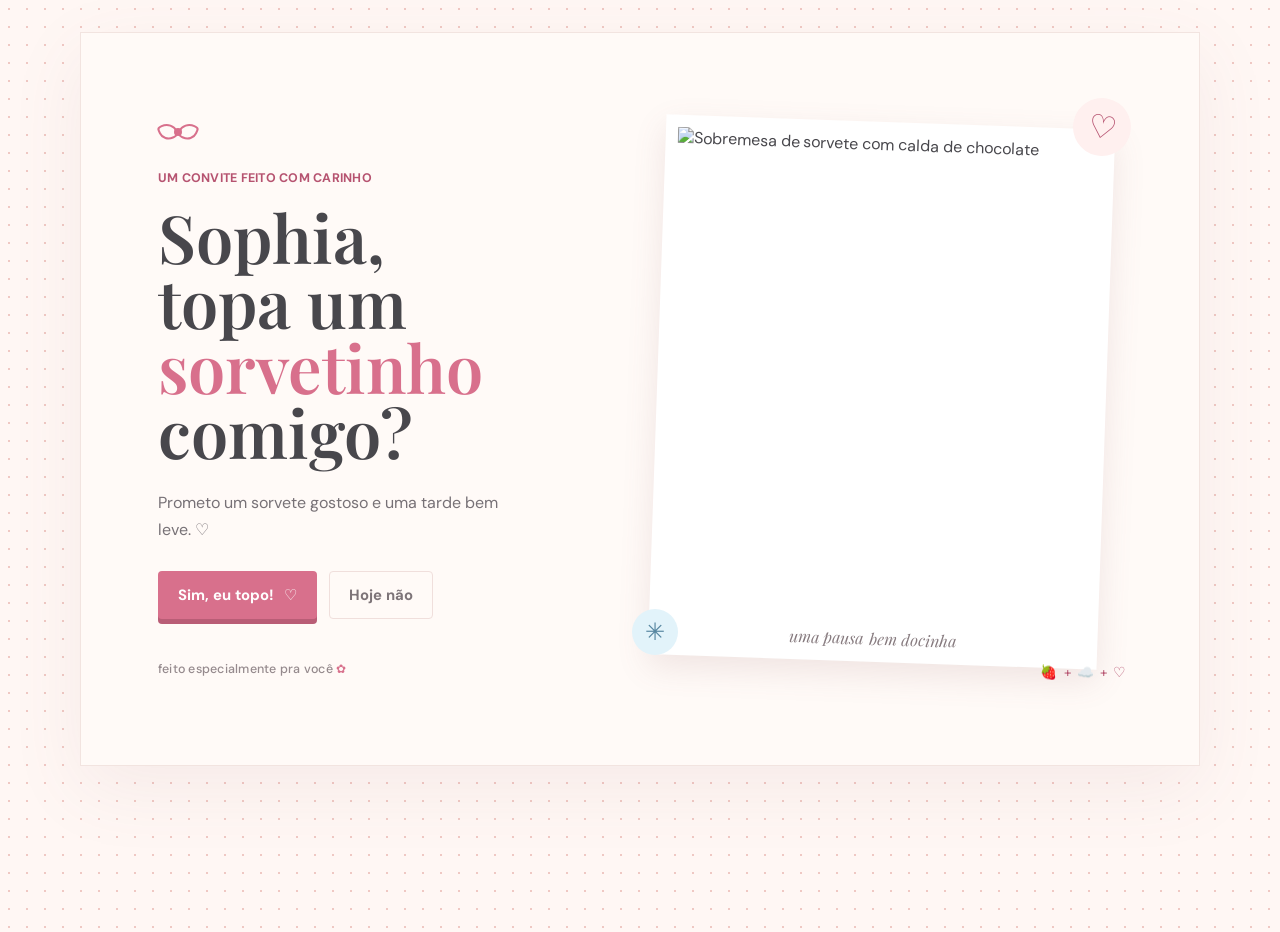
==== index.html @ eb279e0d "convite-v1" ====
<!doctype html>
<html lang="pt-BR">
	<head>
		<meta charset="utf-8">
		<meta name="viewport" content="width=device-width, initial-scale=1">
		<meta name="theme-color" content="#fff7f4">
		<meta name="description" content="Um convite especial para a Sophia.">
		<title>Um convite para Sophia</title>
		<link rel="preconnect" href="https://fonts.googleapis.com">
		<link rel="preconnect" href="https://fonts.gstatic.com" crossorigin>
		<link href="https://fonts.googleapis.com/css2?family=DM+Sans:wght@400;500;600;700&family=Playfair+Display:wght@600;700&display=swap" rel="stylesheet">
		<link rel="stylesheet" href="style.css">
		<script src="script.js" defer></script>
	</head>
	<body class="invite-page">
		<main class="invite-layout" id="invite">
			<section class="invite-copy" aria-labelledby="invite-title">
				<div class="tiny-bow" aria-hidden="true"><span></span><span></span><i></i></div>
				<p class="eyebrow">um convite feito com carinho</p>
				<h1 id="invite-title">Sophia,<br>topa um<br><span>sorvetinho</span><br>comigo?</h1>
				<p class="invite-note">Prometo um sorvete gostoso e uma tarde bem leve. ♡</p>
				<div class="invite-actions">
					<a class="button button-primary" href="agenda.html">Sim, eu topo! <span aria-hidden="true">♡</span></a>
					<button class="button button-quiet" id="no-thanks" type="button">Hoje não</button>
				</div>
				<p class="no-response" id="no-response" aria-live="polite" hidden>Sem problema, de verdade. Obrigado por responder com carinho ♡</p>
				<p class="signature">feito especialmente pra você <span aria-hidden="true">✿</span></p>
			</section>

			<section class="invite-art" aria-label="Sobremesa de sorvete com calda de chocolate">
				<div class="art-sticker sticker-heart" aria-hidden="true">♡</div>
				<div class="art-sticker sticker-sparkle" aria-hidden="true">✳</div>
				<div class="photo-frame">
					  <img src="https://images.unsplash.com/photo-1563805042-7684c019e1cb?auto=format&fit=crop&w=1100&q=85" alt="Sobremesa de sorvete com calda de chocolate" fetchpriority="high">
					<div class="photo-caption"><span>uma pausa</span><span>bem docinha</span></div>
				</div>
				<div class="cloud cloud-one" aria-hidden="true"></div>
				<div class="cloud cloud-two" aria-hidden="true"></div>
				<p class="art-note">🍓 + ☁️ + ♡</p>
			</section>
		</main>
	</body>
</html>
---- style.css ----
:root {
	color-scheme: light;
	--ink: #48474c;
	--muted: #8a8284;
	--pink: #d8708c;
	--pink-dark: #b65370;
	--pink-pale: #fff0ef;
	--blue: #b9dff0;
	--paper: #fffaf7;
	--line: #f0dfdc;
	font-family: "DM Sans", sans-serif;
	font-synthesis: none;
	text-rendering: optimizeLegibility;
}

* { box-sizing: border-box; }

body {
	min-width: 320px;
	min-height: 100vh;
	margin: 0;
	color: var(--ink);
	background-color: #fff7f4;
	background-image: radial-gradient(#efc8c3 0.75px, transparent 0.75px);
	background-size: 18px 18px;
}

button, input { font: inherit; }
button, a { -webkit-tap-highlight-color: transparent; }

.invite-layout {
	width: min(1120px, calc(100% - 64px));
	min-height: min(700px, calc(100vh - 64px));
	margin: 32px auto;
	padding: clamp(32px, 6vw, 78px);
	display: grid;
	grid-template-columns: 0.9fr 1.1fr;
	align-items: center;
	gap: clamp(28px, 7vw, 92px);
	overflow: hidden;
	position: relative;
	background: var(--paper);
	border: 1px solid #f2e4e0;
	box-shadow: 0 22px 70px #8e596014;
}

.invite-copy { position: relative; z-index: 1; }
.tiny-bow { width: 40px; height: 25px; position: relative; margin-bottom: 24px; }
.tiny-bow span { position: absolute; top: 2px; width: 18px; height: 17px; border: 2px solid var(--pink); border-radius: 80% 25% 70% 35%; transform: rotate(25deg); }
.tiny-bow span:first-child { left: 1px; transform: rotate(-25deg) scaleX(-1); }
.tiny-bow span:nth-child(2) { right: 1px; }
.tiny-bow i { position: absolute; width: 8px; height: 8px; left: 16px; top: 7px; border-radius: 50%; background: var(--pink); }
.eyebrow, .signature { color: var(--pink-dark); font-size: 0.78rem; font-weight: 700; letter-spacing: 0.02em; }
.eyebrow { margin: 0 0 18px; text-transform: uppercase; }
h1, h2 { font-family: "Playfair Display", Georgia, serif; }
.invite-copy h1 { margin: 0; font-size: clamp(3rem, 5.2vw, 5.2rem); line-height: 0.98; font-weight: 600; }
.invite-copy h1 span { color: var(--pink); }
.invite-note { max-width: 350px; margin: 24px 0 28px; color: #777176; font-size: 1rem; line-height: 1.7; }
.invite-actions { display: flex; align-items: center; flex-wrap: wrap; gap: 12px; }
.button { min-height: 48px; padding: 0 19px; display: inline-flex; justify-content: center; align-items: center; gap: 10px; border: 1px solid transparent; border-radius: 4px; text-decoration: none; font-size: 0.93rem; font-weight: 700; cursor: pointer; transition: transform 160ms ease, background-color 160ms ease; }
.button:hover { transform: translateY(-2px); }
.button:focus-visible, input:focus-visible + label { outline: 3px solid #83b7d1; outline-offset: 3px; }
.button-primary { color: white; background: var(--pink); box-shadow: 0 5px 0 #b95d76; }
.button-primary:hover { background: var(--pink-dark); }
.button-quiet { color: #7d7478; background: transparent; border-color: var(--line); }
.button-quiet:hover { background: #fff1ef; }
.button:disabled { opacity: 0.65; cursor: wait; transform: none; }
.no-response { max-width: 340px; color: var(--pink-dark); font-size: 0.9rem; line-height: 1.6; }
.signature { margin: 42px 0 0; color: #958a8d; font-weight: 500; text-transform: lowercase; }
.signature span { color: var(--pink); }

.invite-art { position: relative; min-width: 0; padding: 12px 16px 26px; }
.photo-frame { position: relative; padding: 12px 12px 48px; background: white; box-shadow: 0 12px 32px #8e596022; transform: rotate(2deg); }
.photo-frame img { display: block; width: 100%; height: clamp(320px, 42vw, 480px); object-fit: cover; }
.photo-caption { position: absolute; inset: auto 0 0; height: 48px; display: flex; justify-content: center; align-items: center; gap: 6px; color: #877b7f; font-family: "Playfair Display", Georgia, serif; font-size: 1rem; font-style: italic; }
.art-sticker { position: absolute; z-index: 2; display: grid; place-items: center; }
.sticker-heart { top: -12px; right: -9px; width: 58px; height: 58px; border-radius: 50%; color: var(--pink-dark); background: #fff0ef; font-size: 2rem; transform: rotate(12deg); }
.sticker-sparkle { left: -9px; bottom: 33px; width: 46px; height: 46px; border-radius: 50%; color: #5686a0; background: #e2f3fa; font-size: 1.5rem; }
.cloud { position: absolute; z-index: -1; width: 115px; height: 38px; border-radius: 30px; background: var(--blue); opacity: 0.66; }
.cloud::before, .cloud::after { content: ""; position: absolute; bottom: 10px; border-radius: 50%; background: inherit; }
.cloud::before { left: 19px; width: 42px; height: 42px; }
.cloud::after { right: 14px; width: 32px; height: 32px; }
.cloud-one { top: 18px; left: -28px; }
.cloud-two { right: -30px; bottom: 12px; transform: scale(0.78); }
.art-note { position: absolute; right: -5px; bottom: -7px; color: var(--pink-dark); font-size: 0.85rem; letter-spacing: 0.08em; }

.schedule-page { padding: 28px 18px 48px; }
.schedule-shell { width: min(680px, 100%); margin: 0 auto; }
.back-link { display: inline-block; margin: 0 0 22px; color: var(--pink-dark); font-size: 0.9rem; text-decoration: none; }
.schedule-panel { padding: clamp(24px, 6vw, 54px); background: var(--paper); border: 1px solid #f2e4e0; box-shadow: 0 18px 60px #8e596014; }
.schedule-panel h1 { margin: 0; font-size: clamp(2.4rem, 8vw, 3.8rem); line-height: 1.06; }
.schedule-intro { margin: 14px 0 30px; color: #777176; line-height: 1.6; }
.form-field { margin: 26px 0; }
.form-field > label, .form-field legend { display: block; margin-bottom: 11px; color: var(--ink); font-size: 0.95rem; font-weight: 700; }
.form-field input[type="date"] { width: 100%; min-height: 50px; padding: 0 13px; color: var(--ink); background: white; border: 1px solid #dfd1cf; border-radius: 3px; }
fieldset.form-field { padding: 0; border: 0; }
.time-options { display: grid; grid-template-columns: repeat(2, minmax(0, 1fr)); gap: 9px; }
.time-option { position: relative; }
.time-option input { position: absolute; width: 1px; height: 1px; opacity: 0; }
.time-option label { min-height: 47px; padding: 10px 12px; display: flex; align-items: center; color: #655f63; background: white; border: 1px solid #e8d9d7; border-radius: 3px; font-size: 0.9rem; cursor: pointer; transition: border-color 150ms ease, background-color 150ms ease; }
.time-option input:checked + label { color: var(--pink-dark); background: #fff0ef; border-color: var(--pink); }
.time-option input:focus-visible + label { outline: 3px solid #83b7d1; outline-offset: 2px; }
.time-option:last-child { grid-column: 1 / -1; }
.schedule-submit { width: 100%; margin-top: 5px; }
.share-note { margin: 16px 0 0; color: var(--muted); font-size: 0.82rem; line-height: 1.55; }
.share-status { min-height: 1.2em; margin: 12px 0 0; color: var(--pink-dark); font-size: 0.88rem; line-height: 1.5; }

@media (max-width: 760px) {
	.invite-layout { width: min(520px, calc(100% - 24px)); min-height: 0; margin: 12px auto; padding: 34px clamp(22px, 7vw, 38px) 26px; grid-template-columns: 1fr; gap: 20px; }
	.tiny-bow { margin-bottom: 16px; }
	.invite-copy h1 { font-size: clamp(3.1rem, 13vw, 4.4rem); }
	.invite-note { margin: 17px 0 21px; }
	.signature { margin-top: 25px; }
	.invite-art { width: min(100%, 390px); margin: 0 auto; padding: 8px 13px 20px; }
	.photo-frame img { height: clamp(235px, 70vw, 340px); }
	.sticker-heart { width: 48px; height: 48px; font-size: 1.7rem; }
	.sticker-sparkle { width: 40px; height: 40px; }
}

@media (max-width: 420px) {
	.invite-actions { align-items: stretch; flex-direction: column; }
	.invite-actions .button { width: 100%; }
	.time-options { grid-template-columns: 1fr; }
	.time-option:last-child { grid-column: auto; }
}

@media (prefers-reduced-motion: reduce) {
	*, *::before, *::after { scroll-behavior: auto !important; transition-duration: 0.01ms !important; }
}
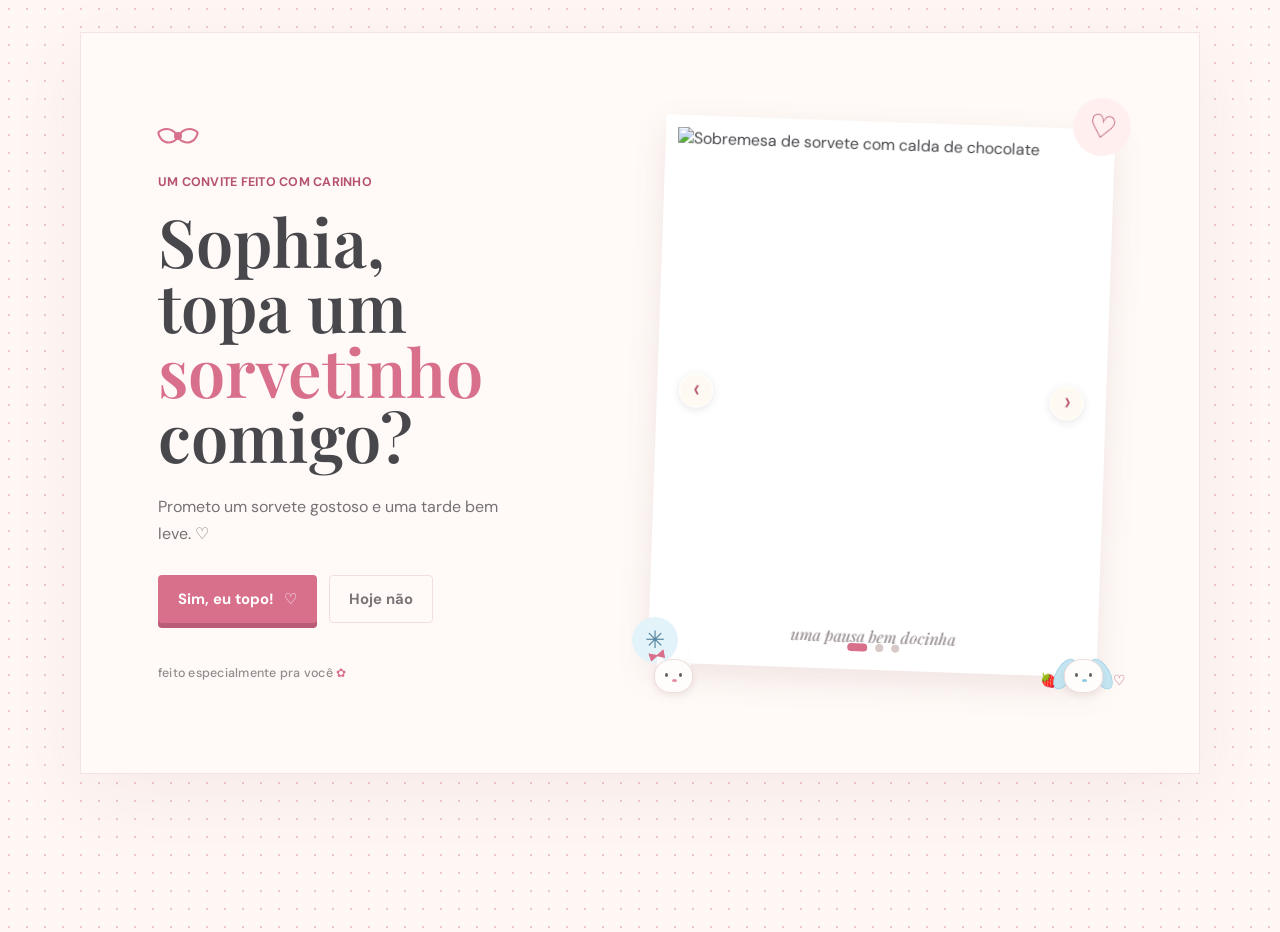
==== commit 9231a6f4: "convite-v2 (add algumas coisas)" ====
--- a/index.html
+++ b/index.html
@@ -27,12 +27,40 @@
 				<p class="signature">feito especialmente pra você <span aria-hidden="true">✿</span></p>
 			</section>
 
-			<section class="invite-art" aria-label="Sobremesa de sorvete com calda de chocolate">
+			<section class="invite-art" aria-label="Fotos de sorvetes e ilustrações fofas">
 				<div class="art-sticker sticker-heart" aria-hidden="true">♡</div>
 				<div class="art-sticker sticker-sparkle" aria-hidden="true">✳</div>
-				<div class="photo-frame">
-					  <img src="https://images.unsplash.com/photo-1563805042-7684c019e1cb?auto=format&fit=crop&w=1100&q=85" alt="Sobremesa de sorvete com calda de chocolate" fetchpriority="high">
-					<div class="photo-caption"><span>uma pausa</span><span>bem docinha</span></div>
+				<div class="photo-frame" id="ice-cream-carousel" role="region" aria-roledescription="carrossel" aria-label="Fotos de sorvete">
+					<div class="carousel-slides">
+						<figure class="carousel-slide is-active" aria-hidden="false" aria-label="1 de 3">
+							<img src="https://images.unsplash.com/photo-1563805042-7684c019e1cb?auto=format&fit=crop&w=1100&q=85" alt="Sobremesa de sorvete com calda de chocolate" fetchpriority="high">
+							<figcaption class="photo-caption">uma pausa bem docinha</figcaption>
+						</figure>
+						<figure class="carousel-slide" aria-hidden="true" aria-label="2 de 3">
+							<img src="https://images.unsplash.com/photo-1488900128323-21503983a07e?auto=format&fit=crop&w=1100&q=85" alt="Picolés de frutas vermelhas">
+							<figcaption class="photo-caption">um sabor pra cada vontade</figcaption>
+						</figure>
+						<figure class="carousel-slide" aria-hidden="true" aria-label="3 de 3">
+							<img src="https://images.unsplash.com/photo-1497034825429-c343d7c6a68f?auto=format&fit=crop&w=1100&q=85" alt="Sorvete servido em casquinha">
+							<figcaption class="photo-caption">o passeio perfeito ♡</figcaption>
+						</figure>
+					</div>
+					<button class="carousel-arrow carousel-prev" type="button" aria-label="Foto anterior">‹</button>
+					<button class="carousel-arrow carousel-next" type="button" aria-label="Próxima foto">›</button>
+					<div class="carousel-dots" aria-label="Escolher foto">
+						<button type="button" class="carousel-dot is-active" aria-label="Mostrar foto 1" aria-pressed="true"></button>
+						<button type="button" class="carousel-dot" aria-label="Mostrar foto 2" aria-pressed="false"></button>
+						<button type="button" class="carousel-dot" aria-label="Mostrar foto 3" aria-pressed="false"></button>
+					</div>
+				</div>
+				<div class="mascot mascot-kitty" aria-hidden="true">
+					<span class="mascot-ear mascot-ear-left"></span><span class="mascot-ear mascot-ear-right"></span>
+					<span class="mascot-bow"></span>
+					<span class="mascot-face"><i></i><i></i><b></b></span>
+				</div>
+				<div class="mascot mascot-puppy" aria-hidden="true">
+					<span class="puppy-ear puppy-ear-left"></span><span class="puppy-ear puppy-ear-right"></span>
+					<span class="mascot-face"><i></i><i></i><b></b></span>
 				</div>
 				<div class="cloud cloud-one" aria-hidden="true"></div>
 				<div class="cloud cloud-two" aria-hidden="true"></div>
--- a/style.css
+++ b/style.css
@@ -70,9 +70,20 @@
 .signature span { color: var(--pink); }
 
 .invite-art { position: relative; min-width: 0; padding: 12px 16px 26px; }
-.photo-frame { position: relative; padding: 12px 12px 48px; background: white; box-shadow: 0 12px 32px #8e596022; transform: rotate(2deg); }
+.photo-frame { position: relative; padding: 12px; background: white; box-shadow: 0 12px 32px #8e596022; transform: rotate(2deg); }
+.carousel-slides { position: relative; }
+.carousel-slide { display: none; margin: 0; }
+.carousel-slide.is-active { display: block; animation: photo-arrive 320ms ease both; }
 .photo-frame img { display: block; width: 100%; height: clamp(320px, 42vw, 480px); object-fit: cover; }
-.photo-caption { position: absolute; inset: auto 0 0; height: 48px; display: flex; justify-content: center; align-items: center; gap: 6px; color: #877b7f; font-family: "Playfair Display", Georgia, serif; font-size: 1rem; font-style: italic; }
+.photo-caption { min-height: 44px; display: flex; justify-content: center; align-items: center; color: #877b7f; font-family: "Playfair Display", Georgia, serif; font-size: 1rem; font-style: italic; text-align: center; }
+.carousel-arrow { position: absolute; z-index: 2; top: 47%; width: 34px; height: 34px; display: grid; place-items: center; padding: 0 0 3px; color: var(--pink-dark); background: #fffaf1eF; border: 1px solid #fff; border-radius: 50%; box-shadow: 0 2px 8px #48383920; font-size: 1.65rem; line-height: 1; cursor: pointer; transition: transform 160ms ease, background-color 160ms ease; }
+.carousel-arrow:hover { background: white; transform: scale(1.08); }
+.carousel-arrow:focus-visible, .carousel-dot:focus-visible { outline: 3px solid #83b7d1; outline-offset: 3px; }
+.carousel-prev { left: 22px; }
+.carousel-next { right: 22px; }
+.carousel-dots { position: absolute; z-index: 2; right: 0; bottom: 18px; left: 0; display: flex; justify-content: center; gap: 8px; }
+.carousel-dot { width: 8px; height: 8px; padding: 0; background: #d7c9c7; border: 0; border-radius: 50%; cursor: pointer; transition: width 160ms ease, background-color 160ms ease; }
+.carousel-dot.is-active { width: 20px; background: var(--pink); border-radius: 5px; }
 .art-sticker { position: absolute; z-index: 2; display: grid; place-items: center; }
 .sticker-heart { top: -12px; right: -9px; width: 58px; height: 58px; border-radius: 50%; color: var(--pink-dark); background: #fff0ef; font-size: 2rem; transform: rotate(12deg); }
 .sticker-sparkle { left: -9px; bottom: 33px; width: 46px; height: 46px; border-radius: 50%; color: #5686a0; background: #e2f3fa; font-size: 1.5rem; }
@@ -83,6 +94,25 @@
 .cloud-one { top: 18px; left: -28px; }
 .cloud-two { right: -30px; bottom: 12px; transform: scale(0.78); }
 .art-note { position: absolute; right: -5px; bottom: -7px; color: var(--pink-dark); font-size: 0.85rem; letter-spacing: 0.08em; }
+.mascot { position: absolute; z-index: 3; bottom: 3px; width: 48px; height: 42px; animation: mascot-bob 3.8s ease-in-out infinite; }
+.mascot-kitty { left: 8px; }
+.mascot-puppy { right: 15px; animation-delay: -1.9s; }
+.mascot-face { position: absolute; z-index: 1; left: 5px; bottom: 0; width: 39px; height: 34px; background: #fffdfb; border: 1px solid #edddda; border-radius: 47% 47% 44% 44%; box-shadow: 0 3px 7px #67464b1a; }
+.mascot-ear { position: absolute; top: 1px; width: 15px; height: 20px; background: #fffdfb; border: 1px solid #edddda; clip-path: polygon(50% 0, 100% 100%, 0 100%); }
+.mascot-ear-left { left: 4px; transform: rotate(-15deg); }
+.mascot-ear-right { right: 3px; transform: rotate(15deg); }
+.mascot-face i { position: absolute; top: 13px; width: 3px; height: 4px; background: #655c60; border-radius: 50%; }
+.mascot-face i:first-child { left: 10px; }
+.mascot-face i:nth-child(2) { right: 10px; }
+.mascot-face b { position: absolute; top: 19px; left: 17px; width: 5px; height: 3px; background: #e88da0; border-radius: 50%; }
+.mascot-bow { position: absolute; z-index: 2; top: 0; left: 0; width: 16px; height: 9px; background: var(--pink); clip-path: polygon(50% 45%, 0 0, 5% 100%, 50% 60%, 95% 100%, 100% 0); transform: rotate(-15deg); }
+.puppy-ear { position: absolute; top: 6px; width: 17px; height: 34px; background: #c4e6f2; border: 1px solid #a8d4e6; border-radius: 50%; }
+.puppy-ear-left { left: -3px; transform: rotate(30deg); }
+.puppy-ear-right { right: -3px; transform: rotate(-30deg); }
+.mascot-puppy .mascot-face { left: 5px; width: 39px; height: 34px; }
+.mascot-puppy .mascot-face b { background: #8cc9df; }
+@keyframes mascot-bob { 0%, 100% { translate: 0 0; } 50% { translate: 0 -4px; } }
+@keyframes photo-arrive { from { opacity: 0.72; } to { opacity: 1; } }
 
 .schedule-page { padding: 28px 18px 48px; }
 .schedule-shell { width: min(680px, 100%); margin: 0 auto; }
@@ -115,6 +145,7 @@
 	.photo-frame img { height: clamp(235px, 70vw, 340px); }
 	.sticker-heart { width: 48px; height: 48px; font-size: 1.7rem; }
 	.sticker-sparkle { width: 40px; height: 40px; }
+	.mascot { bottom: 1px; }
 }
 
 @media (max-width: 420px) {
@@ -126,4 +157,5 @@
 
 @media (prefers-reduced-motion: reduce) {
 	*, *::before, *::after { scroll-behavior: auto !important; transition-duration: 0.01ms !important; }
+	.mascot, .carousel-slide.is-active { animation: none; }
 }
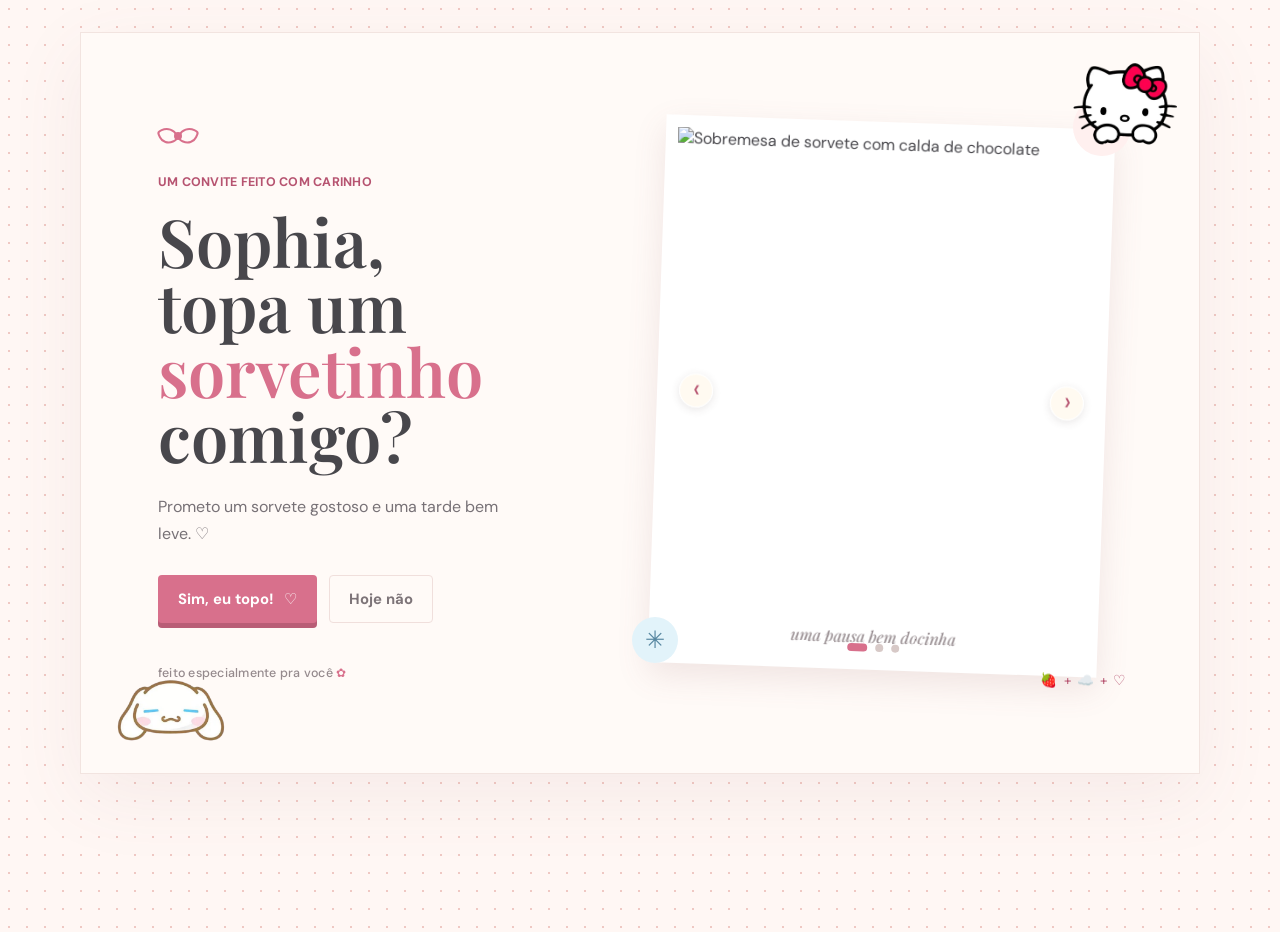
==== commit eb85eab1: "Agora com as imagens do Cinnamoroll e da Hello Kitty (ambas girando para esquerda e direita)" ====
--- a/index.html
+++ b/index.html
@@ -53,19 +53,12 @@
 						<button type="button" class="carousel-dot" aria-label="Mostrar foto 3" aria-pressed="false"></button>
 					</div>
 				</div>
-				<div class="mascot mascot-kitty" aria-hidden="true">
-					<span class="mascot-ear mascot-ear-left"></span><span class="mascot-ear mascot-ear-right"></span>
-					<span class="mascot-bow"></span>
-					<span class="mascot-face"><i></i><i></i><b></b></span>
-				</div>
-				<div class="mascot mascot-puppy" aria-hidden="true">
-					<span class="puppy-ear puppy-ear-left"></span><span class="puppy-ear puppy-ear-right"></span>
-					<span class="mascot-face"><i></i><i></i><b></b></span>
-				</div>
 				<div class="cloud cloud-one" aria-hidden="true"></div>
 				<div class="cloud cloud-two" aria-hidden="true"></div>
 				<p class="art-note">🍓 + ☁️ + ♡</p>
 			</section>
+			<img class="mascot mascot-kitty" src="IMG/HelloKitty-png.png" alt="" aria-hidden="true">
+			<img class="mascot mascot-puppy" src="IMG/Cinnamoroll-png.png" alt="" aria-hidden="true">
 		</main>
 	</body>
 </html>
--- a/style.css
+++ b/style.css
@@ -94,24 +94,10 @@
 .cloud-one { top: 18px; left: -28px; }
 .cloud-two { right: -30px; bottom: 12px; transform: scale(0.78); }
 .art-note { position: absolute; right: -5px; bottom: -7px; color: var(--pink-dark); font-size: 0.85rem; letter-spacing: 0.08em; }
-.mascot { position: absolute; z-index: 3; bottom: 3px; width: 48px; height: 42px; animation: mascot-bob 3.8s ease-in-out infinite; }
-.mascot-kitty { left: 8px; }
-.mascot-puppy { right: 15px; animation-delay: -1.9s; }
-.mascot-face { position: absolute; z-index: 1; left: 5px; bottom: 0; width: 39px; height: 34px; background: #fffdfb; border: 1px solid #edddda; border-radius: 47% 47% 44% 44%; box-shadow: 0 3px 7px #67464b1a; }
-.mascot-ear { position: absolute; top: 1px; width: 15px; height: 20px; background: #fffdfb; border: 1px solid #edddda; clip-path: polygon(50% 0, 100% 100%, 0 100%); }
-.mascot-ear-left { left: 4px; transform: rotate(-15deg); }
-.mascot-ear-right { right: 3px; transform: rotate(15deg); }
-.mascot-face i { position: absolute; top: 13px; width: 3px; height: 4px; background: #655c60; border-radius: 50%; }
-.mascot-face i:first-child { left: 10px; }
-.mascot-face i:nth-child(2) { right: 10px; }
-.mascot-face b { position: absolute; top: 19px; left: 17px; width: 5px; height: 3px; background: #e88da0; border-radius: 50%; }
-.mascot-bow { position: absolute; z-index: 2; top: 0; left: 0; width: 16px; height: 9px; background: var(--pink); clip-path: polygon(50% 45%, 0 0, 5% 100%, 50% 60%, 95% 100%, 100% 0); transform: rotate(-15deg); }
-.puppy-ear { position: absolute; top: 6px; width: 17px; height: 34px; background: #c4e6f2; border: 1px solid #a8d4e6; border-radius: 50%; }
-.puppy-ear-left { left: -3px; transform: rotate(30deg); }
-.puppy-ear-right { right: -3px; transform: rotate(-30deg); }
-.mascot-puppy .mascot-face { left: 5px; width: 39px; height: 34px; }
-.mascot-puppy .mascot-face b { background: #8cc9df; }
-@keyframes mascot-bob { 0%, 100% { translate: 0 0; } 50% { translate: 0 -4px; } }
+.mascot { position: absolute; z-index: 3; display: block; height: auto; transform-origin: 50% 50%; animation: mascot-sway 3.6s ease-in-out infinite; pointer-events: none; }
+.mascot-kitty { top: 18px; right: 22px; width: clamp(72px, 9vw, 104px); }
+.mascot-puppy { bottom: 14px; left: 18px; width: clamp(104px, 13vw, 144px); animation-delay: -1.8s; }
+@keyframes mascot-sway { 0%, 100% { transform: rotate(-5deg); } 50% { transform: rotate(5deg); } }
 @keyframes photo-arrive { from { opacity: 0.72; } to { opacity: 1; } }
 
 .schedule-page { padding: 28px 18px 48px; }
@@ -145,7 +131,8 @@
 	.photo-frame img { height: clamp(235px, 70vw, 340px); }
 	.sticker-heart { width: 48px; height: 48px; font-size: 1.7rem; }
 	.sticker-sparkle { width: 40px; height: 40px; }
-	.mascot { bottom: 1px; }
+	.mascot-kitty { top: 12px; right: 12px; width: 68px; }
+	.mascot-puppy { bottom: 10px; left: 10px; width: 98px; }
 }
 
 @media (max-width: 420px) {
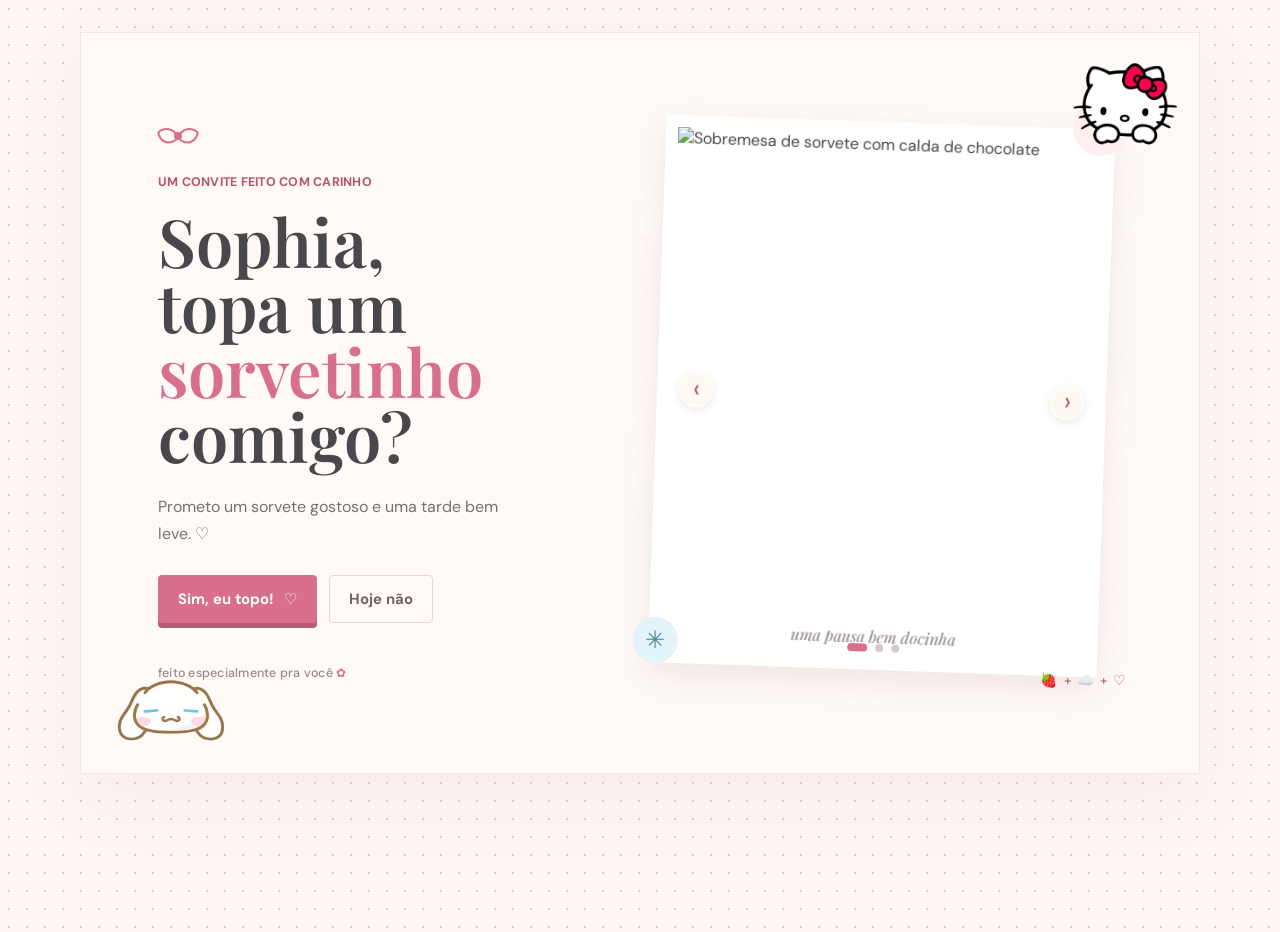
==== commit b3598984: "Deixei o botão "hoje nao" mais divertido e coloquei o gatinho dançando (um inferno fazer os 2, mas f" ====
--- a/index.html
+++ b/index.html
@@ -6,6 +6,7 @@
 		<meta name="theme-color" content="#fff7f4">
 		<meta name="description" content="Um convite especial para a Sophia.">
 		<title>Um convite para Sophia</title>
+		<link rel="icon" type="image/png" href="IMG/HelloKitty-png.png">
 		<link rel="preconnect" href="https://fonts.googleapis.com">
 		<link rel="preconnect" href="https://fonts.gstatic.com" crossorigin>
 		<link href="https://fonts.googleapis.com/css2?family=DM+Sans:wght@400;500;600;700&family=Playfair+Display:wght@600;700&display=swap" rel="stylesheet">
@@ -21,9 +22,9 @@
 				<p class="invite-note">Prometo um sorvete gostoso e uma tarde bem leve. ♡</p>
 				<div class="invite-actions">
 					<a class="button button-primary" href="agenda.html">Sim, eu topo! <span aria-hidden="true">♡</span></a>
-					<button class="button button-quiet" id="no-thanks" type="button">Hoje não</button>
+					<button class="button button-quiet" id="no-thanks" type="button" aria-describedby="no-response">Hoje não</button>
 				</div>
-				<p class="no-response" id="no-response" aria-live="polite" hidden>Sem problema, de verdade. Obrigado por responder com carinho ♡</p>
+				<p class="no-response" id="no-response" aria-live="polite" hidden></p>
 				<p class="signature">feito especialmente pra você <span aria-hidden="true">✿</span></p>
 			</section>
 
--- a/style.css
+++ b/style.css
@@ -62,10 +62,11 @@
 .button:focus-visible, input:focus-visible + label { outline: 3px solid #83b7d1; outline-offset: 3px; }
 .button-primary { color: white; background: var(--pink); box-shadow: 0 5px 0 #b95d76; }
 .button-primary:hover { background: var(--pink-dark); }
-.button-quiet { color: #7d7478; background: transparent; border-color: var(--line); }
+.button-quiet { color: #6f6267; background: #fffaf7; border-color: #e8d8d5; }
 .button-quiet:hover { background: #fff1ef; }
+.button-quiet.is-dodging { position: fixed; z-index: 20; margin: 0; box-shadow: 0 3px 12px #8e596022; transition: left 220ms ease, top 220ms ease; }
 .button:disabled { opacity: 0.65; cursor: wait; transform: none; }
-.no-response { max-width: 340px; color: var(--pink-dark); font-size: 0.9rem; line-height: 1.6; }
+.no-response { min-height: 1.6em; max-width: 340px; margin: 14px 0 0; padding: 9px 13px; color: var(--pink-dark); background: #fff0ef; border-left: 3px solid var(--pink); border-radius: 0 5px 5px 0; font-size: 0.95rem; font-weight: 600; line-height: 1.5; }
 .signature { margin: 42px 0 0; color: #958a8d; font-weight: 500; text-transform: lowercase; }
 .signature span { color: var(--pink); }
 
@@ -120,6 +121,10 @@
 .schedule-submit { width: 100%; margin-top: 5px; }
 .share-note { margin: 16px 0 0; color: var(--muted); font-size: 0.82rem; line-height: 1.55; }
 .share-status { min-height: 1.2em; margin: 12px 0 0; color: var(--pink-dark); font-size: 0.88rem; line-height: 1.5; }
+.celebration { margin: 24px 0 0; text-align: center; }
+.celebration[hidden] { display: none; }
+.celebration img { display: block; width: min(100%, 320px); height: auto; margin: 0 auto; border-radius: 8px; }
+.celebration figcaption { margin-top: 12px; color: var(--pink-dark); font-family: "Playfair Display", Georgia, serif; font-size: 1.15rem; }
 
 @media (max-width: 760px) {
 	.invite-layout { width: min(520px, calc(100% - 24px)); min-height: 0; margin: 12px auto; padding: 34px clamp(22px, 7vw, 38px) 26px; grid-template-columns: 1fr; gap: 20px; }
@@ -138,6 +143,7 @@
 @media (max-width: 420px) {
 	.invite-actions { align-items: stretch; flex-direction: column; }
 	.invite-actions .button { width: 100%; }
+	.invite-actions .button-quiet.is-dodging { width: auto; }
 	.time-options { grid-template-columns: 1fr; }
 	.time-option:last-child { grid-column: auto; }
 }
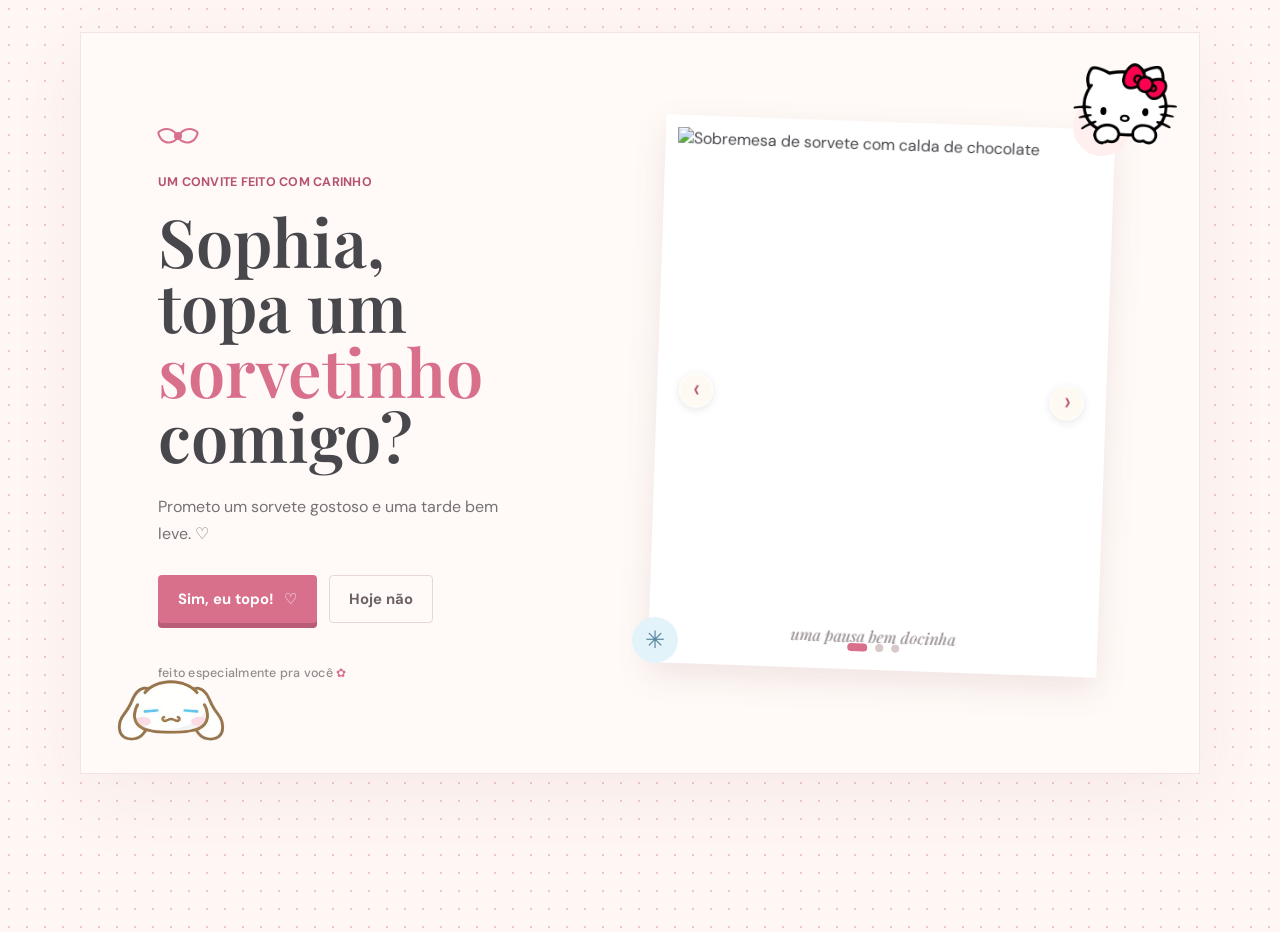
==== commit 906cf76c: "Editei o pdf novamente, deixei mais "elegante" e adicionei a opção de hora mais especifica" ====
--- a/index.html
+++ b/index.html
@@ -56,7 +56,6 @@
 				</div>
 				<div class="cloud cloud-one" aria-hidden="true"></div>
 				<div class="cloud cloud-two" aria-hidden="true"></div>
-				<p class="art-note">🍓 + ☁️ + ♡</p>
 			</section>
 			<img class="mascot mascot-kitty" src="IMG/HelloKitty-png.png" alt="" aria-hidden="true">
 			<img class="mascot mascot-puppy" src="IMG/Cinnamoroll-png.png" alt="" aria-hidden="true">
--- a/style.css
+++ b/style.css
@@ -118,6 +118,12 @@
 .time-option input:checked + label { color: var(--pink-dark); background: #fff0ef; border-color: var(--pink); }
 .time-option input:focus-visible + label { outline: 3px solid #83b7d1; outline-offset: 2px; }
 .time-option:last-child { grid-column: 1 / -1; }
+.custom-time-field {
+  margin-top: 14px; padding: 12px 14px; background: #fff7f6; border: 1px solid #f2d8d3; border-radius: 4px;
+}
+.custom-time-field[hidden] { display: none; }
+.custom-time-field label { display: block; margin-bottom: 8px; color: var(--ink); font-size: 0.88rem; font-weight: 700; }
+.custom-time-field input[type="time"] { width: 100%; min-height: 46px; padding: 0 12px; color: var(--ink); background: white; border: 1px solid #dfd1cf; border-radius: 3px; }
 .schedule-submit { width: 100%; margin-top: 5px; }
 .share-note { margin: 16px 0 0; color: var(--muted); font-size: 0.82rem; line-height: 1.55; }
 .share-status { min-height: 1.2em; margin: 12px 0 0; color: var(--pink-dark); font-size: 0.88rem; line-height: 1.5; }
